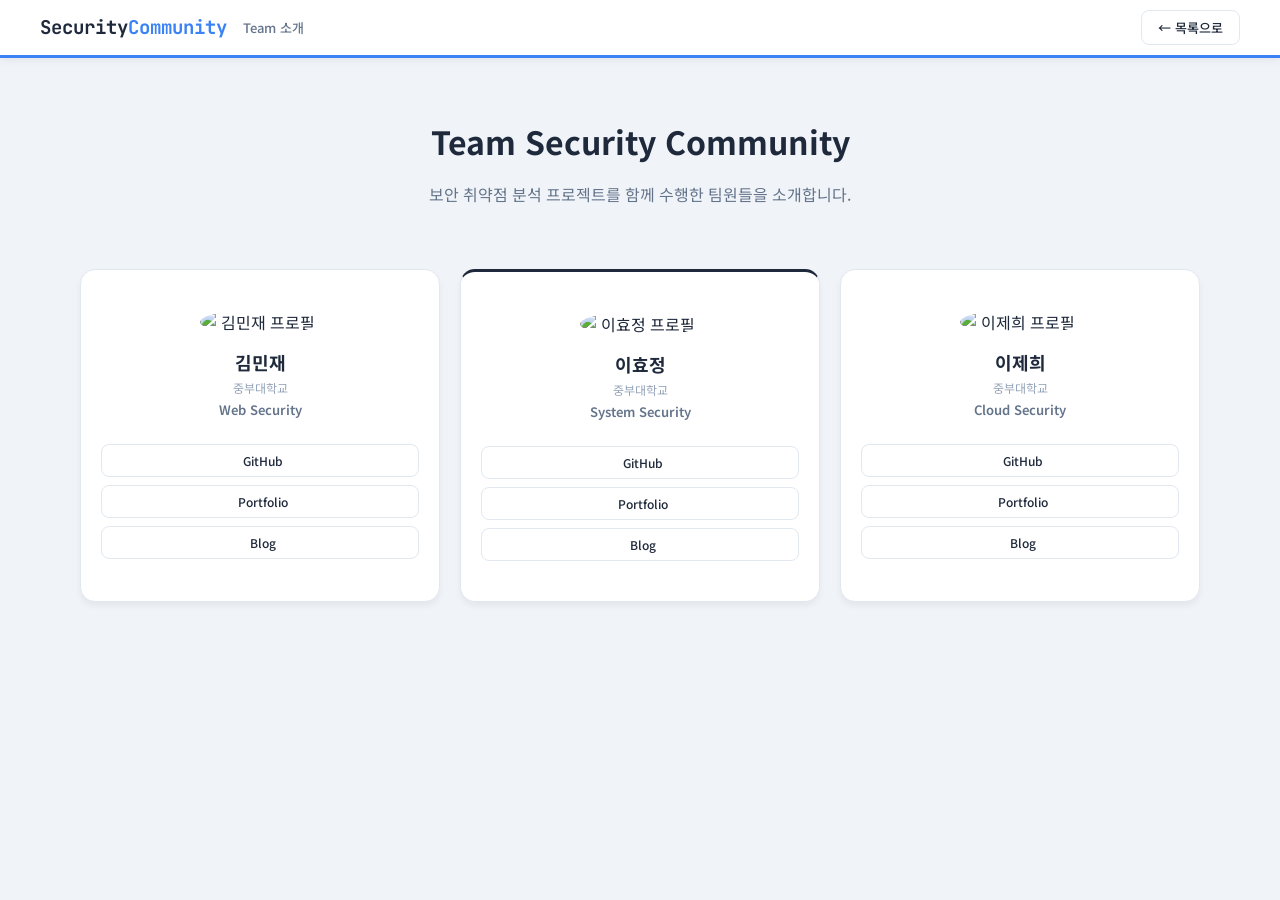
==== WebProgramming-main/securehub/about.html @ 2b1cf97a "js" ====
<!doctype html>
<html lang="ko">
  <head>
    <meta charset="UTF-8" />
    <meta name="viewport" content="width=device-width, initial-scale=1.0" />
    <title>Security Community – Team 소개</title>
    
    <link
      href="https://fonts.googleapis.com/css2?family=Noto+Sans+KR:wght@400;500;600;700&family=JetBrains+Mono:wght@400;600&display=swap"
      rel="stylesheet"
    />
    
    <script src="https://unpkg.com/lucide@latest/dist/umd/lucide.min.js"></script>
    
    <link rel="stylesheet" href="css/common.css" />
    <link rel="stylesheet" href="css/about.css" />
  </head>
  <body>
    
    <header>
      <a class="logo" href="index.html">Security<span>Community</span></a>
      <div class="header-crumb">
        <span class="active">Team 소개</span>
      </div>
      <div class="header-right">
        <a class="btn" href="index.html">← 목록으로</a>
      </div>
    </header>

    <div class="view-wrapper">
      <div class="about-container">
        
        <section class="about-header">
          <h1>Team Security Community</h1>
          <p>보안 취약점 분석 프로젝트를 함께 수행한 팀원들을 소개합니다.</p>
        </section>

        <div class="member-grid">
          
          <div class="member-card">
            <img class="member-photo" src="img/user.png" alt="김민재 프로필" />
            <h3>김민재</h3>
            <p class="member-univ">중부대학교</p>
            <p class="member-role">Web Security</p>
            
            <div class="member-links">
              <a href="https://github.com/minjae0202" target="_blank" class="btn">
                <i data-lucide="github"></i> GitHub
              </a>
              <a href="https://my-portfolio2-sable-eight.vercel.app/" target="_blank" class="btn">
                <i data-lucide="globe"></i> Portfolio
              </a>
              <a href="https://blog.naver.com/minjaemando" target="_blank" class="btn">
                <i data-lucide="book-open"></i> Blog
              </a>
            </div>
          </div>

          <div class="member-card member-card--leader">
            <img class="member-photo" src="img/user.png" alt="이효정 프로필" />
            <h3>이효정</h3>
            <p class="member-univ">중부대학교</p>
            <p class="member-role">System Security</p>
            
            <div class="member-links">
              <a href="https://github.com/cucu-ground" target="_blank" class="btn">
                <i data-lucide="github"></i> GitHub
              </a>
              <a href="https://portfolio-ten-tau-ngfazky4jo.vercel.app/" target="_blank" class="btn">
                <i data-lucide="globe"></i> Portfolio
              </a>
              <a href="https://cucu0417.tistory.com/" target="_blank" class="btn">
                <i data-lucide="book-open"></i> Blog
              </a>
            </div>
          </div>

          <div class="member-card">
            <img class="member-photo" src="img/user.png" alt="이제희 프로필" />
            <h3>이제희</h3>
            <p class="member-univ">중부대학교</p>
            <p class="member-role">Cloud Security</p>
            
            <div class="member-links">
              <a href="https://github.com/jbbok89" target="_blank" class="btn">
                <i data-lucide="github"></i> GitHub
              </a>
              <a href="https://personal-page-self-five.vercel.app/" target="_blank" class="btn">
                <i data-lucide="globe"></i> Portfolio
              </a>
              <a href="https://luckyd8.tistory.com/" target="_blank" class="btn">
                <i data-lucide="book-open"></i> Blog
              </a>
            </div>
          </div>

        </div> </div> </div> <script>
      lucide.createIcons();
    </script>
  </body>
</html>
---- WebProgramming-main/securehub/css/common.css ----
*,
*::before,
*::after {
  box-sizing: border-box;
  margin: 0;
  padding: 0;
}

body {
  font-family: 'Noto Sans KR', sans-serif;
  background: #f0f4f8;
  color: #1e293b;
  min-height: 100vh;
  display: flex;
  flex-direction: column;
}

/* 상단 헤더 */
header {
  height: 58px;
  background: #ffffff;
  border-bottom: 3px solid #3b82f6;
  box-shadow: 0 2px 8px rgba(0, 0, 0, 0.07);
  display: flex;
  align-items: center;
  padding: 0 40px;
  gap: 16px;
}

/* 로고 */
.logo {
  font-family: 'JetBrains Mono', monospace;
  font-weight: 700;
  font-size: 19px;
  color: #1e293b;
  text-decoration: none;
  flex-shrink: 0;
}

.logo span {
  color: #3b82f6;
}

/* 헤더 중앙 (현재 위치 표시 WEB > Vulnerability) */
.header-crumb {
  font-size: 13px;
  color: #94a3b8;
  display: flex;
  align-items: center;
  gap: 6px;
  flex: 1;
}

.header-crumb a {
  color: #94a3b8;
  text-decoration: none;
}
.header-crumb a:hover {
  color: #3b82f6;
}
.header-crumb .sep {
  color: #e2e8f0;
}
.header-crumb .active {
  color: #64748b;
  font-weight: 500;
}

/* 글쓰기 버튼(배치) */
.header-right {
  margin-left: auto;
  flex-shrink: 0;
}

/* 목록 버튼 */
.btn {
  display: inline-flex;
  align-items: center;
  padding: 7px 16px;
  border-radius: 8px;
  border: 1.5px solid #e2e8f0;
  background: #ffffff;
  color: #1e293b;
  font-family: 'Noto Sans KR', sans-serif;
  font-size: 13px;
  font-weight: 500;
  cursor: pointer;
  text-decoration: none;
  transition:
    border-color 0.15s,
    color 0.15s,
    background 0.15s;
}

.btn:hover {
  border-color: #3b82f6;
  color: #3b82f6;
}

/* 글쓰기 버튼, 작성 버튼 */
.btn-primary {
  background: #3b82f6;
  color: #fff;
  border-color: #3b82f6;
}
.btn-primary:hover {
  background: #2563eb;
  border-color: #2563eb;
  color: #fff;
}

/* 삭제 버튼 */
.btn-danger {
  background: #ef4444;
  color: #fff;
  border-color: #ef4444;
}
.btn-danger:hover {
  background: #dc2626;
  border-color: #dc2626;
  color: #fff;
}

/* 수정 버튼 */
.btn-gray {
  background: #64748b;
  color: #fff;
  border-color: #64748b;
}
.btn-gray:hover {
  background: #475569;
  border-color: #475569;
  color: #fff;
}

/* 카테고리 */
.tag {
  display: inline-block;
  padding: 2px 8px;
  border-radius: 4px;
  font-size: 11px;
  font-weight: 700;
  color: #fff;
}

/* 카테고리 - Vulnerability */
.tag-vul {
  background: #e74c3c;
}

/* 카테고리 - Security */
.tag-sec {
  background: #2ecc71;
}

/* 카테고리 - CVE */
.tag-cve {
  background: #34495e;
}
---- WebProgramming-main/securehub/css/about.css ----
/* 전체 레이아웃 */
.about-container {
  max-width: 1200px;
  width: 95%;
  padding: 60px 40px;
  margin: 0 auto;
}

/* 상단 섹션 헤더 */
.about-header {
  text-align: center;
  margin-bottom: 60px;
}

.about-header h1 {
  font-size: 32px;
  color: #1e293b;
  margin-bottom: 16px;
}

.about-header p {
  color: #64748b;
  line-height: 1.8;
  font-size: 16px;
}

/* 팀원 카드 배치 */
.member-grid {
  display: grid;
  grid-template-columns: repeat(3, 1fr);
  gap: 20px;
}

/* 팀원 카드 */
.member-card {
  background: #ffffff;
  border: 1px solid #e2e8f0;
  border-radius: 15px;
  padding: 40px 20px;
  text-align: center;
  box-shadow: 0 4px 6px rgba(0, 0, 0, 0.05);
}

/* 팀장 카드 전용 디자인 */
.member-card--leader {
  border-top: 3px solid #1e293b;
}

/* 프로필 사진 */
.member-photo {
  width: 120px;
  height: 8120x;
  border-radius: 50%;
  object-fit: cover;
  margin: 0 auto 15px;
  display: block;
}

/* 이름 */
.member-card h3 {
  font-size: 18px;
  color: #1e293b;
  margin-bottom: 4px;
}

/* 소속 대학 */
.member-univ {
  color: #94a3b8;
  font-size: 12px;
  margin-bottom: 4px;
}

/* 관심 분야 */
.member-role {
  color: #64748b;
  font-size: 13px;
  font-weight: 600;
  margin-bottom: 25px;
}

/* 링크 버튼 */
.member-links {
  display: flex;
  flex-direction: column;
  gap: 8px;
}

.member-links .btn {
  justify-content: center;
  font-size: 12px;
  display: flex;
  align-items: center;
  gap: 6px;
}

.member-links .btn svg {
  width: 14px;
  height: 14px;
  flex-shrink: 0;
}

/* 반응형 모바일 레이아웃 */
@media (max-width: 900px) {
  .member-grid {
    grid-template-columns: 1fr;
  }
  .about-container {
    padding: 40px 20px;
  }
}
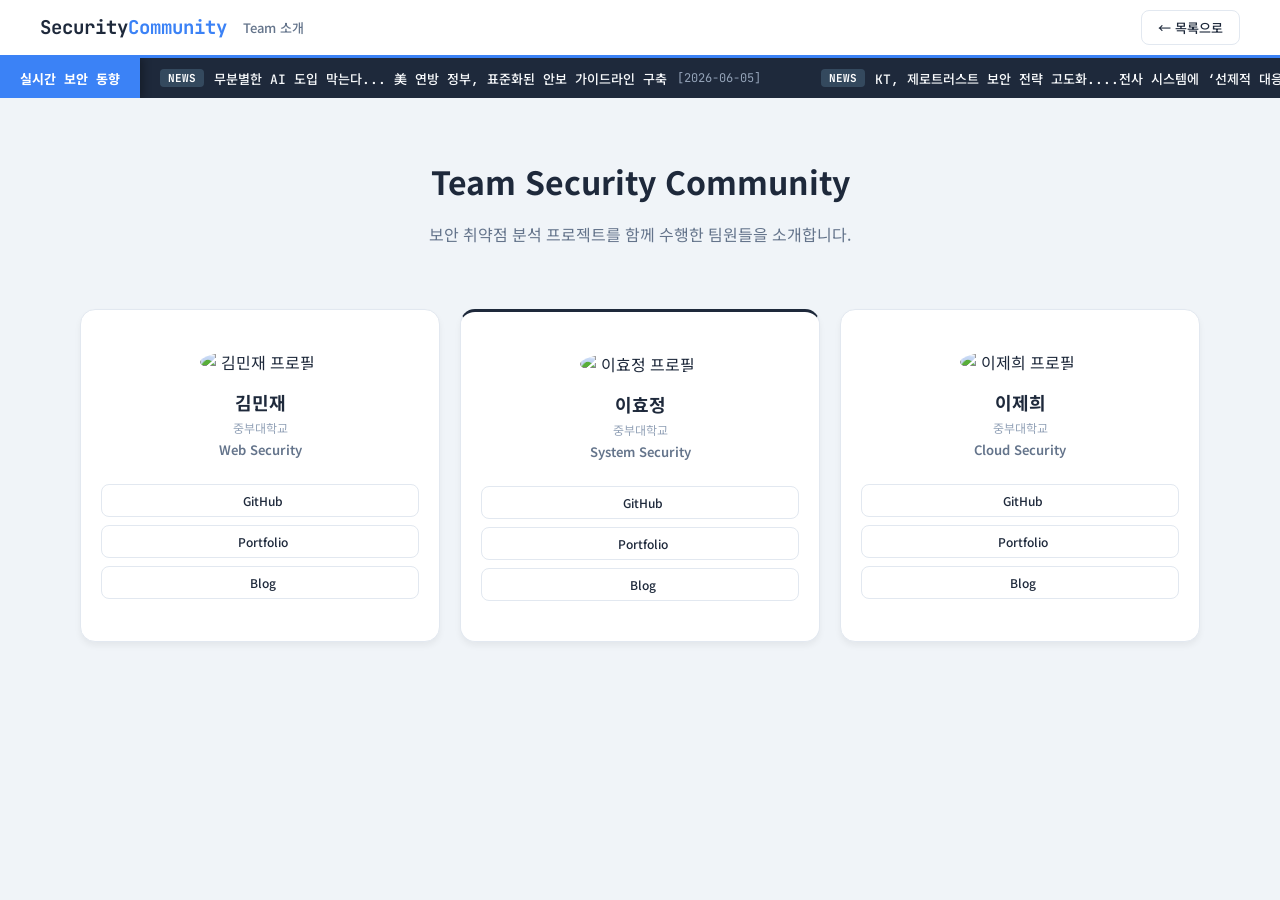
==== commit c56545e9: "최종 수정" ====
--- a/WebProgramming-main/securehub/about.html
+++ b/WebProgramming-main/securehub/about.html
@@ -4,19 +4,18 @@
     <meta charset="UTF-8" />
     <meta name="viewport" content="width=device-width, initial-scale=1.0" />
     <title>Security Community – Team 소개</title>
-    
+
     <link
       href="https://fonts.googleapis.com/css2?family=Noto+Sans+KR:wght@400;500;600;700&family=JetBrains+Mono:wght@400;600&display=swap"
       rel="stylesheet"
     />
-    
+
     <script src="https://unpkg.com/lucide@latest/dist/umd/lucide.min.js"></script>
-    
+
     <link rel="stylesheet" href="css/common.css" />
     <link rel="stylesheet" href="css/about.css" />
   </head>
   <body>
-    
     <header>
       <a class="logo" href="index.html">Security<span>Community</span></a>
       <div class="header-crumb">
@@ -27,30 +26,45 @@
       </div>
     </header>
 
+    <div class="ticker-wrapper">
+      <div class="ticker-title">실시간 보안 동향</div>
+      <div class="ticker-rail" id="tickerRail">보안 피드 로딩 중...</div>
+    </div>
+
     <div class="view-wrapper">
       <div class="about-container">
-        
         <section class="about-header">
           <h1>Team Security Community</h1>
           <p>보안 취약점 분석 프로젝트를 함께 수행한 팀원들을 소개합니다.</p>
         </section>
 
         <div class="member-grid">
-          
           <div class="member-card">
             <img class="member-photo" src="img/user.png" alt="김민재 프로필" />
             <h3>김민재</h3>
             <p class="member-univ">중부대학교</p>
             <p class="member-role">Web Security</p>
-            
+
             <div class="member-links">
-              <a href="https://github.com/minjae0202" target="_blank" class="btn">
+              <a
+                href="https://github.com/minjae0202"
+                target="_blank"
+                class="btn"
+              >
                 <i data-lucide="github"></i> GitHub
               </a>
-              <a href="https://my-portfolio2-sable-eight.vercel.app/" target="_blank" class="btn">
+              <a
+                href="https://my-portfolio2-sable-eight.vercel.app/"
+                target="_blank"
+                class="btn"
+              >
                 <i data-lucide="globe"></i> Portfolio
               </a>
-              <a href="https://blog.naver.com/minjaemando" target="_blank" class="btn">
+              <a
+                href="https://blog.naver.com/minjaemando"
+                target="_blank"
+                class="btn"
+              >
                 <i data-lucide="book-open"></i> Blog
               </a>
             </div>
@@ -61,15 +75,27 @@
             <h3>이효정</h3>
             <p class="member-univ">중부대학교</p>
             <p class="member-role">System Security</p>
-            
+
             <div class="member-links">
-              <a href="https://github.com/cucu-ground" target="_blank" class="btn">
+              <a
+                href="https://github.com/cucu-ground"
+                target="_blank"
+                class="btn"
+              >
                 <i data-lucide="github"></i> GitHub
               </a>
-              <a href="https://portfolio-ten-tau-ngfazky4jo.vercel.app/" target="_blank" class="btn">
+              <a
+                href="https://portfolio-ten-tau-ngfazky4jo.vercel.app/"
+                target="_blank"
+                class="btn"
+              >
                 <i data-lucide="globe"></i> Portfolio
               </a>
-              <a href="https://cucu0417.tistory.com/" target="_blank" class="btn">
+              <a
+                href="https://cucu0417.tistory.com/"
+                target="_blank"
+                class="btn"
+              >
                 <i data-lucide="book-open"></i> Blog
               </a>
             </div>
@@ -80,22 +106,33 @@
             <h3>이제희</h3>
             <p class="member-univ">중부대학교</p>
             <p class="member-role">Cloud Security</p>
-            
+
             <div class="member-links">
               <a href="https://github.com/jbbok89" target="_blank" class="btn">
                 <i data-lucide="github"></i> GitHub
               </a>
-              <a href="https://personal-page-self-five.vercel.app/" target="_blank" class="btn">
+              <a
+                href="https://personal-page-self-five.vercel.app/"
+                target="_blank"
+                class="btn"
+              >
                 <i data-lucide="globe"></i> Portfolio
               </a>
-              <a href="https://luckyd8.tistory.com/" target="_blank" class="btn">
+              <a
+                href="https://luckyd8.tistory.com/"
+                target="_blank"
+                class="btn"
+              >
                 <i data-lucide="book-open"></i> Blog
               </a>
             </div>
           </div>
-
-        </div> </div> </div> <script>
-      lucide.createIcons();
+        </div>
+      </div>
+    </div>
+    <script>
+      lucide.createIcons()
     </script>
+    <script src="js/ticker.js"></script>
   </body>
-</html>+</html>
--- a/WebProgramming-main/securehub/css/common.css
+++ b/WebProgramming-main/securehub/css/common.css
@@ -66,12 +66,6 @@
   font-weight: 500;
 }
 
-/* 글쓰기 버튼(배치) */
-.header-right {
-  margin-left: auto;
-  flex-shrink: 0;
-}
-
 /* 목록 버튼 */
 .btn {
   display: inline-flex;
@@ -97,42 +91,6 @@
   color: #3b82f6;
 }
 
-/* 글쓰기 버튼, 작성 버튼 */
-.btn-primary {
-  background: #3b82f6;
-  color: #fff;
-  border-color: #3b82f6;
-}
-.btn-primary:hover {
-  background: #2563eb;
-  border-color: #2563eb;
-  color: #fff;
-}
-
-/* 삭제 버튼 */
-.btn-danger {
-  background: #ef4444;
-  color: #fff;
-  border-color: #ef4444;
-}
-.btn-danger:hover {
-  background: #dc2626;
-  border-color: #dc2626;
-  color: #fff;
-}
-
-/* 수정 버튼 */
-.btn-gray {
-  background: #64748b;
-  color: #fff;
-  border-color: #64748b;
-}
-.btn-gray:hover {
-  background: #475569;
-  border-color: #475569;
-  color: #fff;
-}
-
 /* 카테고리 */
 .tag {
   display: inline-block;
@@ -156,4 +114,62 @@
 /* 카테고리 - CVE */
 .tag-cve {
   background: #34495e;
-}+}
+
+/* ==========================================================================
+   실시간 보안 뉴스 전광판 (Ticker) 스타일 - common.css 최하단에 그대로 추가
+   ========================================================================== */
+.ticker-wrapper {
+  width: 100%;
+  height: 40px;
+  background-color: #1e293b; /* 헤더 텍스트와 동일한 다크 네이비 */
+  color: #f8fafc;
+  display: flex;
+  align-items: center;
+  overflow: hidden;
+  font-family: 'JetBrains Mono', 'Noto Sans KR', sans-serif;
+  font-size: 13px;
+}
+
+.ticker-title {
+  padding: 0 20px;
+  background: #3b82f6; /* 헤더 보더와 동일한 메인 시그니처 블루 */
+  color: #ffffff;
+  font-weight: 700;
+  height: 100%;
+  display: flex;
+  align-items: center;
+  z-index: 10;
+  flex-shrink: 0;
+  box-shadow: 3px 0 8px rgba(0, 0, 0, 0.3);
+}
+
+.ticker-rail {
+  display: flex;
+  white-space: nowrap;
+  padding-left: 20px;
+}
+
+.ticker-item {
+  padding-right: 60px; /* 뉴스 간의 간격 보정 */
+  display: inline-flex;
+  align-items: center;
+  gap: 10px;
+}
+
+.ticker-link {
+  color: #f8fafc;
+  text-decoration: none;
+  font-weight: 500;
+  transition: color 0.15s;
+}
+
+.ticker-link:hover {
+  color: #3b82f6;
+  text-decoration: underline;
+}
+
+.ticker-date {
+  color: #94a3b8;
+  font-size: 12px;
+}
